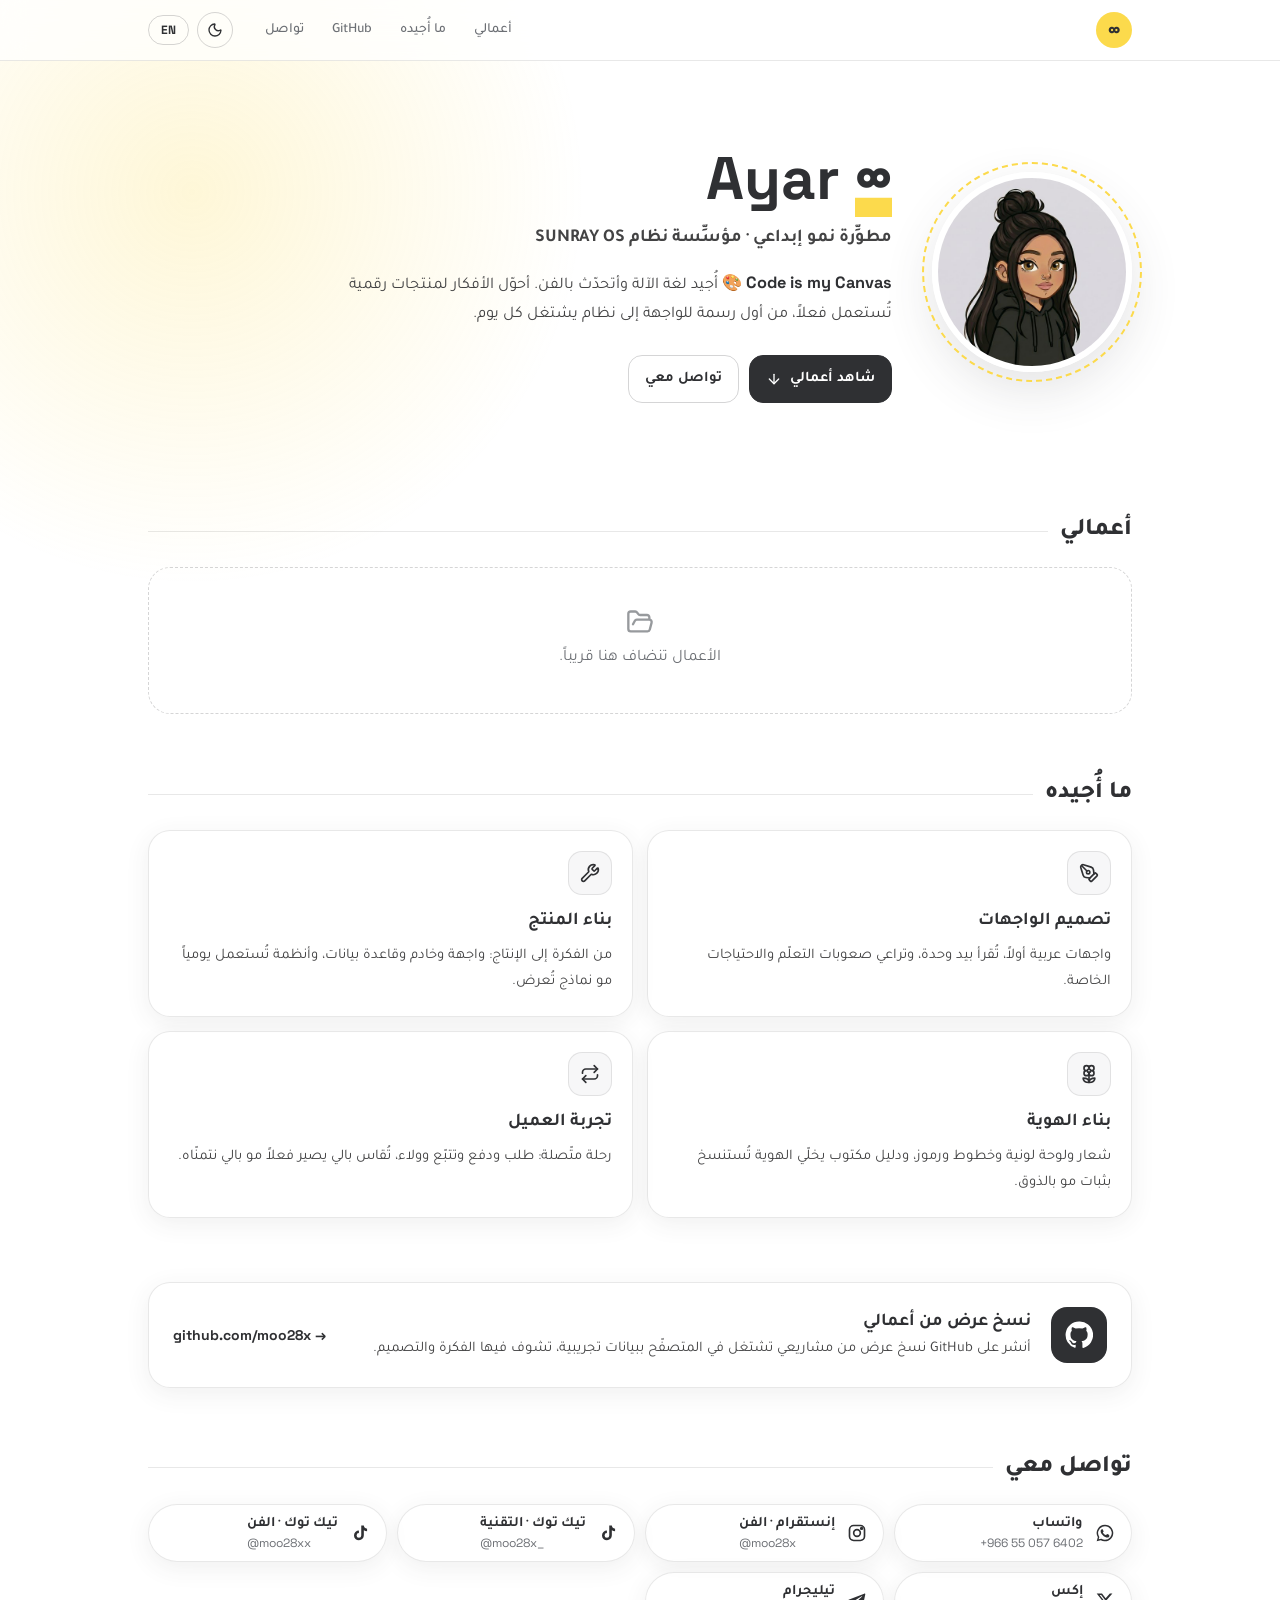
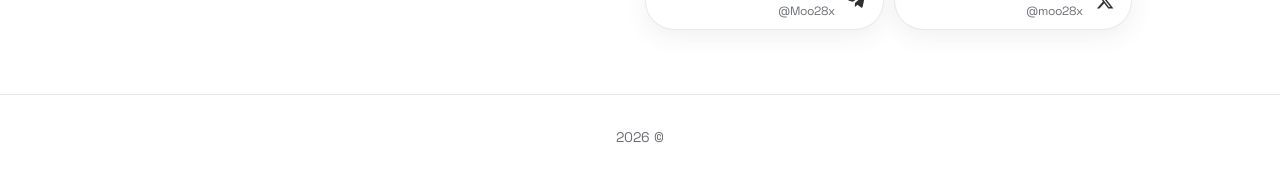
==== index.html @ a892218f "Publish Ayar ∞ site" ====
<!doctype html>
<html lang="ar" dir="rtl">
  <head>
    <meta charset="UTF-8" />
    <meta name="viewport" content="width=device-width, initial-scale=1.0, viewport-fit=cover" />
    <title>Ayar ∞</title>
    <meta name="description" content="Code is my Canvas — أحوّل الأفكار لمنتجات رقمية تُستعمل فعلاً." />
    <meta name="theme-color" content="#ffffff" />
    <meta property="og:type" content="website" />
    <meta property="og:title" content="Ayar ∞" />
    <meta property="og:description" content="Code is my Canvas 🎨" />
    <meta property="og:image" content="/og.jpg" />
    <meta name="twitter:card" content="summary_large_image" />
    <link rel="icon" href="/apple-touch-icon.png" />
    <link rel="apple-touch-icon" href="/apple-touch-icon.png" />
    <link rel="preconnect" href="https://fonts.googleapis.com" />
    <link rel="preconnect" href="https://fonts.gstatic.com" crossorigin />
    <link href="https://fonts.googleapis.com/css2?family=Tajawal:wght@400;500;700;800&family=Space+Grotesk:wght@500;700&display=swap" rel="stylesheet" />
    <!-- الوضع واللغة قبل أول رسم: لا وميض -->
    <script>
      try {
        if (localStorage.getItem('ayar-theme') === 'dark') document.documentElement.classList.add('dark');
        if (localStorage.getItem('ayar-lang') === 'en') { document.documentElement.lang = 'en'; document.documentElement.dir = 'ltr'; }
      } catch (e) {}
    </script>
    <script type="module" crossorigin src="/assets/index-D23gQ1ry.js"></script>
    <link rel="stylesheet" crossorigin href="/assets/index-he_Uf2rZ.css">
  </head>
  <body>
    <div id="root"></div>
  </body>
</html>
---- assets/index-he_Uf2rZ.css ----
/*! tailwindcss v4.3.4 | MIT License | https://tailwindcss.com */
@layer properties{@supports (((-webkit-hyphens:none)) and (not (margin-trim:block))) or ((-moz-orient:inline) and (not (color:rgb(from red r g b)))){*,:before,:after,::backdrop{--tw-border-style:solid;--tw-leading:initial;--tw-font-weight:initial;--tw-shadow:0 0 #0000;--tw-shadow-color:initial;--tw-shadow-alpha:100%;--tw-inset-shadow:0 0 #0000;--tw-inset-shadow-color:initial;--tw-inset-shadow-alpha:100%;--tw-ring-color:initial;--tw-ring-shadow:0 0 #0000;--tw-inset-ring-color:initial;--tw-inset-ring-shadow:0 0 #0000;--tw-ring-inset:initial;--tw-ring-offset-width:0px;--tw-ring-offset-color:#fff;--tw-ring-offset-shadow:0 0 #0000;--tw-backdrop-blur:initial;--tw-backdrop-brightness:initial;--tw-backdrop-contrast:initial;--tw-backdrop-grayscale:initial;--tw-backdrop-hue-rotate:initial;--tw-backdrop-invert:initial;--tw-backdrop-opacity:initial;--tw-backdrop-saturate:initial;--tw-backdrop-sepia:initial;--tw-translate-x:0;--tw-translate-y:0;--tw-translate-z:0}}}@layer theme{:root,:host{--font-sans:-apple-system, BlinkMacSystemFont, "Segoe UI", Roboto, "Helvetica Neue", "Noto Sans", Arial, sans-serif, "Apple Color Emoji", "Segoe UI Emoji", "Segoe UI Symbol", "Noto Color Emoji";--font-mono:ui-monospace, SFMono-Regular, Menlo, Monaco, Consolas, "Liberation Mono", "Courier New", monospace;--spacing:.25rem;--container-xl:36rem;--container-5xl:64rem;--text-xs:.75rem;--text-xs--line-height:calc(1 / .75);--text-sm:.875rem;--text-sm--line-height:calc(1.25 / .875);--text-lg:1.125rem;--text-lg--line-height:calc(1.75 / 1.125);--text-xl:1.25rem;--text-xl--line-height:calc(1.75 / 1.25);--text-2xl:1.5rem;--text-2xl--line-height:calc(2 / 1.5);--text-5xl:3rem;--text-5xl--line-height:1;--text-6xl:3.75rem;--text-6xl--line-height:1;--font-weight-medium:500;--font-weight-bold:700;--font-weight-extrabold:800;--leading-tight:1.25;--leading-snug:1.375;--shadow-lg:0 10px 15px -3px #0000001a, 0 4px 6px -4px #0000001a;--blur-md:12px;--default-transition-duration:.15s;--default-transition-timing-function:cubic-bezier(.4, 0, .2, 1);--default-font-family:var(--font-sans);--default-mono-font-family:var(--font-mono);--font-ar:"Tajawal", system-ui, sans-serif;--font-en:"Space Grotesk", "Tajawal", system-ui, sans-serif;--color-sun:#fcda4c}}@layer base{*,:after,:before,::backdrop{box-sizing:border-box;border:0 solid;margin:0;padding:0}::file-selector-button{box-sizing:border-box;border:0 solid;margin:0;padding:0}html,:host{-webkit-text-size-adjust:100%;tab-size:4;line-height:1.5;font-family:var(--default-font-family,-apple-system, BlinkMacSystemFont, "Segoe UI", Roboto, "Helvetica Neue", "Noto Sans", Arial, sans-serif, "Apple Color Emoji", "Segoe UI Emoji", "Segoe UI Symbol", "Noto Color Emoji");font-feature-settings:var(--default-font-feature-settings,normal);font-variation-settings:var(--default-font-variation-settings,normal);-webkit-tap-highlight-color:transparent}hr{height:0;color:inherit;border-top-width:1px}abbr:where([title]){-webkit-text-decoration:underline dotted;text-decoration:underline dotted}h1,h2,h3,h4,h5,h6{font-size:inherit;font-weight:inherit}a{color:inherit;-webkit-text-decoration:inherit;-webkit-text-decoration:inherit;-webkit-text-decoration:inherit;-webkit-text-decoration:inherit;text-decoration:inherit}b,strong{font-weight:bolder}code,kbd,samp,pre{font-family:var(--default-mono-font-family,ui-monospace, SFMono-Regular, Menlo, Monaco, Consolas, "Liberation Mono", "Courier New", monospace);font-feature-settings:var(--default-mono-font-feature-settings,normal);font-variation-settings:var(--default-mono-font-variation-settings,normal);font-size:1em}small{font-size:80%}sub,sup{vertical-align:baseline;font-size:75%;line-height:0;position:relative}sub{bottom:-.25em}sup{top:-.5em}table{text-indent:0;border-color:inherit;border-collapse:collapse}:-moz-focusring:where(:not(iframe)){outline:auto}progress{vertical-align:baseline}summary{display:list-item}ol,ul,menu{list-style:none}img,svg,video,canvas,audio,iframe,embed,object{vertical-align:middle;display:block}img,video{max-width:100%;height:auto}button,input,select,optgroup,textarea{font:inherit;font-feature-settings:inherit;font-variation-settings:inherit;letter-spacing:inherit;color:inherit;opacity:1;background-color:#0000;border-radius:0}::file-selector-button{font:inherit;font-feature-settings:inherit;font-variation-settings:inherit;letter-spacing:inherit;color:inherit;opacity:1;background-color:#0000;border-radius:0}:where(select:is([multiple],[size])) optgroup{font-weight:bolder}:where(select:is([multiple],[size])) optgroup option{padding-inline-start:20px}::file-selector-button{margin-inline-end:4px}::placeholder{opacity:1}@supports (not ((-webkit-appearance:-apple-pay-button))) or (contain-intrinsic-size:1px){::placeholder{color:currentColor}@supports (color:color-mix(in lab, red, red)){::placeholder{color:color-mix(in oklab, currentcolor 50%, transparent)}}}textarea{resize:vertical}::-webkit-search-decoration{-webkit-appearance:none}::-webkit-date-and-time-value{min-height:1lh;text-align:inherit}::-webkit-datetime-edit{display:inline-flex}::-webkit-datetime-edit-fields-wrapper{padding:0}::-webkit-datetime-edit{padding-block:0}::-webkit-datetime-edit-year-field{padding-block:0}::-webkit-datetime-edit-month-field{padding-block:0}::-webkit-datetime-edit-day-field{padding-block:0}::-webkit-datetime-edit-hour-field{padding-block:0}::-webkit-datetime-edit-minute-field{padding-block:0}::-webkit-datetime-edit-second-field{padding-block:0}::-webkit-datetime-edit-millisecond-field{padding-block:0}::-webkit-datetime-edit-meridiem-field{padding-block:0}::-webkit-calendar-picker-indicator{line-height:1}:-moz-ui-invalid{box-shadow:none}button,input:where([type=button],[type=reset],[type=submit]){appearance:button}::file-selector-button{appearance:button}::-webkit-inner-spin-button{height:auto}::-webkit-outer-spin-button{height:auto}[hidden]:where(:not([hidden=until-found])){display:none!important}}@layer components;@layer utilities{.visible{visibility:visible}.absolute{position:absolute}.relative{position:relative}.sticky{position:sticky}.-inset-2\.5{inset:calc(var(--spacing) * -2.5)}.top-0{top:0}.z-20{z-index:20}.m-0{margin:0}.mx-auto{margin-inline:auto}.ms-auto{margin-inline-start:auto}.mt-1{margin-top:var(--spacing)}.mt-2{margin-top:calc(var(--spacing) * 2)}.mt-4{margin-top:calc(var(--spacing) * 4)}.mt-8{margin-top:calc(var(--spacing) * 8)}.mb-0{margin-bottom:0}.mb-2{margin-bottom:calc(var(--spacing) * 2)}.mb-5{margin-bottom:calc(var(--spacing) * 5)}.mb-6{margin-bottom:calc(var(--spacing) * 6)}.block{display:block}.flex{display:flex}.grid{display:grid}.hidden{display:none}.inline{display:inline}.inline-flex{display:inline-flex}.size-3\.5{width:calc(var(--spacing) * 3.5);height:calc(var(--spacing) * 3.5)}.size-4{width:calc(var(--spacing) * 4);height:calc(var(--spacing) * 4)}.size-5{width:calc(var(--spacing) * 5);height:calc(var(--spacing) * 5)}.size-7{width:calc(var(--spacing) * 7);height:calc(var(--spacing) * 7)}.size-9{width:calc(var(--spacing) * 9);height:calc(var(--spacing) * 9)}.size-11{width:calc(var(--spacing) * 11);height:calc(var(--spacing) * 11)}.size-14{width:calc(var(--spacing) * 14);height:calc(var(--spacing) * 14)}.size-\[200px\]{width:200px;height:200px}.size-full{width:100%;height:100%}.h-15{height:calc(var(--spacing) * 15)}.h-px{height:1px}.max-w-5xl{max-width:var(--container-5xl)}.max-w-xl{max-width:var(--container-xl)}.min-w-60{min-width:calc(var(--spacing) * 60)}.flex-1{flex:1}.scroll-mt-20{scroll-margin-top:calc(var(--spacing) * 20)}.grid-cols-\[repeat\(auto-fill\,minmax\(210px\,1fr\)\)\]{grid-template-columns:repeat(auto-fill,minmax(210px,1fr))}.flex-col{flex-direction:column}.flex-wrap{flex-wrap:wrap}.place-items-center{place-items:center}.items-center{align-items:center}.justify-center{justify-content:center}.gap-1{gap:var(--spacing)}.gap-1\.5{gap:calc(var(--spacing) * 1.5)}.gap-2{gap:calc(var(--spacing) * 2)}.gap-2\.5{gap:calc(var(--spacing) * 2.5)}.gap-3{gap:calc(var(--spacing) * 3)}.gap-3\.5{gap:calc(var(--spacing) * 3.5)}.gap-5{gap:calc(var(--spacing) * 5)}.gap-8{gap:calc(var(--spacing) * 8)}.rounded-\[14px\]{border-radius:14px}.rounded-\[16px\]{border-radius:16px}.rounded-\[22px\]{border-radius:22px}.rounded-full{border-radius:2147483647px}.border{border-style:var(--tw-border-style);border-width:1px}.border-2{border-style:var(--tw-border-style);border-width:2px}.border-\[6px\]{border-style:var(--tw-border-style);border-width:6px}.border-t{border-top-style:var(--tw-border-style);border-top-width:1px}.border-b{border-bottom-style:var(--tw-border-style);border-bottom-width:1px}.border-dashed{--tw-border-style:dashed;border-style:dashed}.border-\[var\(--bg\)\]{border-color:var(--bg)}.border-\[var\(--color-sun\)\]{border-color:var(--color-sun)}.border-\[var\(--ink-2\)\]{border-color:var(--ink-2)}.border-\[var\(--line\)\]{border-color:var(--line)}.border-\[var\(--line-2\)\]{border-color:var(--line-2)}.bg-\[var\(--bg-2\)\]{background-color:var(--bg-2)}.bg-\[var\(--color-sun\)\]{background-color:var(--color-sun)}.bg-\[var\(--ink-2\)\]{background-color:var(--ink-2)}.bg-\[var\(--line\)\]{background-color:var(--line)}.object-cover{object-fit:cover}.p-5{padding:calc(var(--spacing) * 5)}.p-6{padding:calc(var(--spacing) * 6)}.px-2\.5{padding-inline:calc(var(--spacing) * 2.5)}.px-3{padding-inline:calc(var(--spacing) * 3)}.px-4{padding-inline:calc(var(--spacing) * 4)}.px-5{padding-inline:calc(var(--spacing) * 5)}.py-1\.5{padding-block:calc(var(--spacing) * 1.5)}.py-2\.5{padding-block:calc(var(--spacing) * 2.5)}.py-8{padding-block:calc(var(--spacing) * 8)}.py-10{padding-block:calc(var(--spacing) * 10)}.py-14{padding-block:calc(var(--spacing) * 14)}.text-center{text-align:center}.font-en{font-family:var(--font-en)}.text-2xl{font-size:var(--text-2xl);line-height:var(--tw-leading,var(--text-2xl--line-height))}.text-5xl{font-size:var(--text-5xl);line-height:var(--tw-leading,var(--text-5xl--line-height))}.text-lg{font-size:var(--text-lg);line-height:var(--tw-leading,var(--text-lg--line-height))}.text-sm{font-size:var(--text-sm);line-height:var(--tw-leading,var(--text-sm--line-height))}.text-xl{font-size:var(--text-xl);line-height:var(--tw-leading,var(--text-xl--line-height))}.text-xs{font-size:var(--text-xs);line-height:var(--tw-leading,var(--text-xs--line-height))}.text-\[\.9rem\]{font-size:.9rem}.text-\[\.92rem\]{font-size:.92rem}.text-\[1\.02rem\]{font-size:1.02rem}.leading-snug{--tw-leading:var(--leading-snug);line-height:var(--leading-snug)}.leading-tight{--tw-leading:var(--leading-tight);line-height:var(--leading-tight)}.font-bold{--tw-font-weight:var(--font-weight-bold);font-weight:var(--font-weight-bold)}.font-extrabold{--tw-font-weight:var(--font-weight-extrabold);font-weight:var(--font-weight-extrabold)}.font-medium{--tw-font-weight:var(--font-weight-medium);font-weight:var(--font-weight-medium)}.text-\[\#2f3033\]{color:#2f3033}.text-\[var\(--bg\)\]{color:var(--bg)}.text-\[var\(--ink\)\]{color:var(--ink)}.text-\[var\(--ink-2\)\]{color:var(--ink-2)}.text-\[var\(--mute\)\]{color:var(--mute)}.opacity-70{opacity:.7}.shadow-\[var\(--shadow-lg\)\]{--tw-shadow:var(--shadow-lg);box-shadow:var(--tw-inset-shadow), var(--tw-inset-ring-shadow), var(--tw-ring-offset-shadow), var(--tw-ring-shadow), var(--tw-shadow)}.ring-sun{--tw-ring-color:var(--color-sun)}.backdrop-blur-md{--tw-backdrop-blur:blur(var(--blur-md));-webkit-backdrop-filter:var(--tw-backdrop-blur, ) var(--tw-backdrop-brightness, ) var(--tw-backdrop-contrast, ) var(--tw-backdrop-grayscale, ) var(--tw-backdrop-hue-rotate, ) var(--tw-backdrop-invert, ) var(--tw-backdrop-opacity, ) var(--tw-backdrop-saturate, ) var(--tw-backdrop-sepia, );backdrop-filter:var(--tw-backdrop-blur, ) var(--tw-backdrop-brightness, ) var(--tw-backdrop-contrast, ) var(--tw-backdrop-grayscale, ) var(--tw-backdrop-hue-rotate, ) var(--tw-backdrop-invert, ) var(--tw-backdrop-opacity, ) var(--tw-backdrop-saturate, ) var(--tw-backdrop-sepia, )}.transition{transition-property:color,background-color,border-color,outline-color,text-decoration-color,fill,stroke,--tw-gradient-from,--tw-gradient-via,--tw-gradient-to,opacity,box-shadow,transform,translate,scale,rotate,filter,-webkit-backdrop-filter,backdrop-filter,display,content-visibility,overlay,pointer-events;transition-timing-function:var(--tw-ease,var(--default-transition-timing-function));transition-duration:var(--tw-duration,var(--default-transition-duration))}@media (hover:hover){.hover\:-translate-y-0\.5:hover{--tw-translate-y:calc(var(--spacing) * -.5);translate:var(--tw-translate-x) var(--tw-translate-y)}.hover\:bg-\[var\(--bg-2\)\]:hover{background-color:var(--bg-2)}.hover\:text-\[var\(--ink-2\)\]:hover{color:var(--ink-2)}.hover\:underline:hover{text-decoration-line:underline}.hover\:shadow-\[var\(--shadow\)\]:hover{--tw-shadow:var(--shadow);box-shadow:var(--tw-inset-shadow), var(--tw-inset-ring-shadow), var(--tw-ring-offset-shadow), var(--tw-ring-shadow), var(--tw-shadow)}}@media (width>=40rem){.sm\:ms-2{margin-inline-start:calc(var(--spacing) * 2)}.sm\:flex{display:flex}.sm\:grid-cols-2{grid-template-columns:repeat(2,minmax(0,1fr))}}@media (width>=48rem){.md\:mx-0{margin-inline:0}.md\:grid-cols-\[auto_1fr\]{grid-template-columns:auto 1fr}.md\:justify-start{justify-content:flex-start}.md\:gap-10{gap:calc(var(--spacing) * 10)}.md\:py-20{padding-block:calc(var(--spacing) * 20)}.md\:text-start{text-align:start}.md\:text-6xl{font-size:var(--text-6xl);line-height:var(--tw-leading,var(--text-6xl--line-height))}}@media (width>=64rem){.lg\:grid-cols-3{grid-template-columns:repeat(3,minmax(0,1fr))}}}:root{--bg:#fff;--bg-2:#f7f7f8;--ink:#434344;--ink-2:#2f3033;--mute:#6c6f74;--line:#4343441f;--line-2:#43434438;--glass:#ffffffb8;--shadow:0 6px 24px #43434414;--shadow-lg:0 18px 50px #43434424;--halo:#fcda4c38}.dark{--bg:#17181b;--bg-2:#1d1f23;--ink:#eceef1;--ink-2:#fff;--mute:#b3b7bd;--line:#ffffff17;--line-2:#ffffff2e;--glass:#ffffff09;--shadow:none;--shadow-lg:0 18px 50px #00000073;--halo:#fcda4c1a}html{scroll-behavior:smooth}body{background:var(--bg);color:var(--ink);font-family:var(--font-ar);-webkit-font-smoothing:antialiased;margin:0;line-height:1.8;transition:background .3s,color .3s}html[lang=en] body{font-family:var(--font-en)}body:before{content:"";background:radial-gradient(circle, var(--halo), transparent 62%);pointer-events:none;z-index:-1;border-radius:50%;width:70vmax;height:70vmax;position:fixed;inset:-20vmax auto auto -20vmax}.topbar{background:var(--bg)}@supports (color:color-mix(in lab, red, red)){.topbar{background:color-mix(in srgb, var(--bg) 72%, transparent)}}.glass{background:var(--glass);border:1px solid var(--line);box-shadow:var(--shadow);-webkit-backdrop-filter:blur(10px)}.lift{transition:transform .25s cubic-bezier(.2,.8,.2,1),box-shadow .25s,border-color .25s}.lift:hover{box-shadow:var(--shadow-lg);border-color:var(--line-2);transform:translateY(-4px)}.ring-sun:focus-visible{outline:3px solid var(--color-sun);outline-offset:2px}.mark{box-shadow:inset 0 -.32em 0 var(--color-sun)}.spin-slow{animation:40s linear infinite spin}@keyframes spin{to{transform:rotate(360deg)}}.rv{opacity:0;transition:opacity .6s cubic-bezier(.2,.8,.2,1),transform .6s cubic-bezier(.2,.8,.2,1);transform:translateY(14px)}.rv.in{opacity:1;transform:none}@media (prefers-reduced-motion:reduce){html{scroll-behavior:auto}.spin-slow{animation:none}.rv{opacity:1;transition:none;transform:none}}@property --tw-border-style{syntax:"*";inherits:false;initial-value:solid}@property --tw-leading{syntax:"*";inherits:false}@property --tw-font-weight{syntax:"*";inherits:false}@property --tw-shadow{syntax:"*";inherits:false;initial-value:0 0 #0000}@property --tw-shadow-color{syntax:"*";inherits:false}@property --tw-shadow-alpha{syntax:"<percentage>";inherits:false;initial-value:100%}@property --tw-inset-shadow{syntax:"*";inherits:false;initial-value:0 0 #0000}@property --tw-inset-shadow-color{syntax:"*";inherits:false}@property --tw-inset-shadow-alpha{syntax:"<percentage>";inherits:false;initial-value:100%}@property --tw-ring-color{syntax:"*";inherits:false}@property --tw-ring-shadow{syntax:"*";inherits:false;initial-value:0 0 #0000}@property --tw-inset-ring-color{syntax:"*";inherits:false}@property --tw-inset-ring-shadow{syntax:"*";inherits:false;initial-value:0 0 #0000}@property --tw-ring-inset{syntax:"*";inherits:false}@property --tw-ring-offset-width{syntax:"<length>";inherits:false;initial-value:0}@property --tw-ring-offset-color{syntax:"*";inherits:false;initial-value:#fff}@property --tw-ring-offset-shadow{syntax:"*";inherits:false;initial-value:0 0 #0000}@property --tw-backdrop-blur{syntax:"*";inherits:false}@property --tw-backdrop-brightness{syntax:"*";inherits:false}@property --tw-backdrop-contrast{syntax:"*";inherits:false}@property --tw-backdrop-grayscale{syntax:"*";inherits:false}@property --tw-backdrop-hue-rotate{syntax:"*";inherits:false}@property --tw-backdrop-invert{syntax:"*";inherits:false}@property --tw-backdrop-opacity{syntax:"*";inherits:false}@property --tw-backdrop-saturate{syntax:"*";inherits:false}@property --tw-backdrop-sepia{syntax:"*";inherits:false}@property --tw-translate-x{syntax:"*";inherits:false;initial-value:0}@property --tw-translate-y{syntax:"*";inherits:false;initial-value:0}@property --tw-translate-z{syntax:"*";inherits:false;initial-value:0}
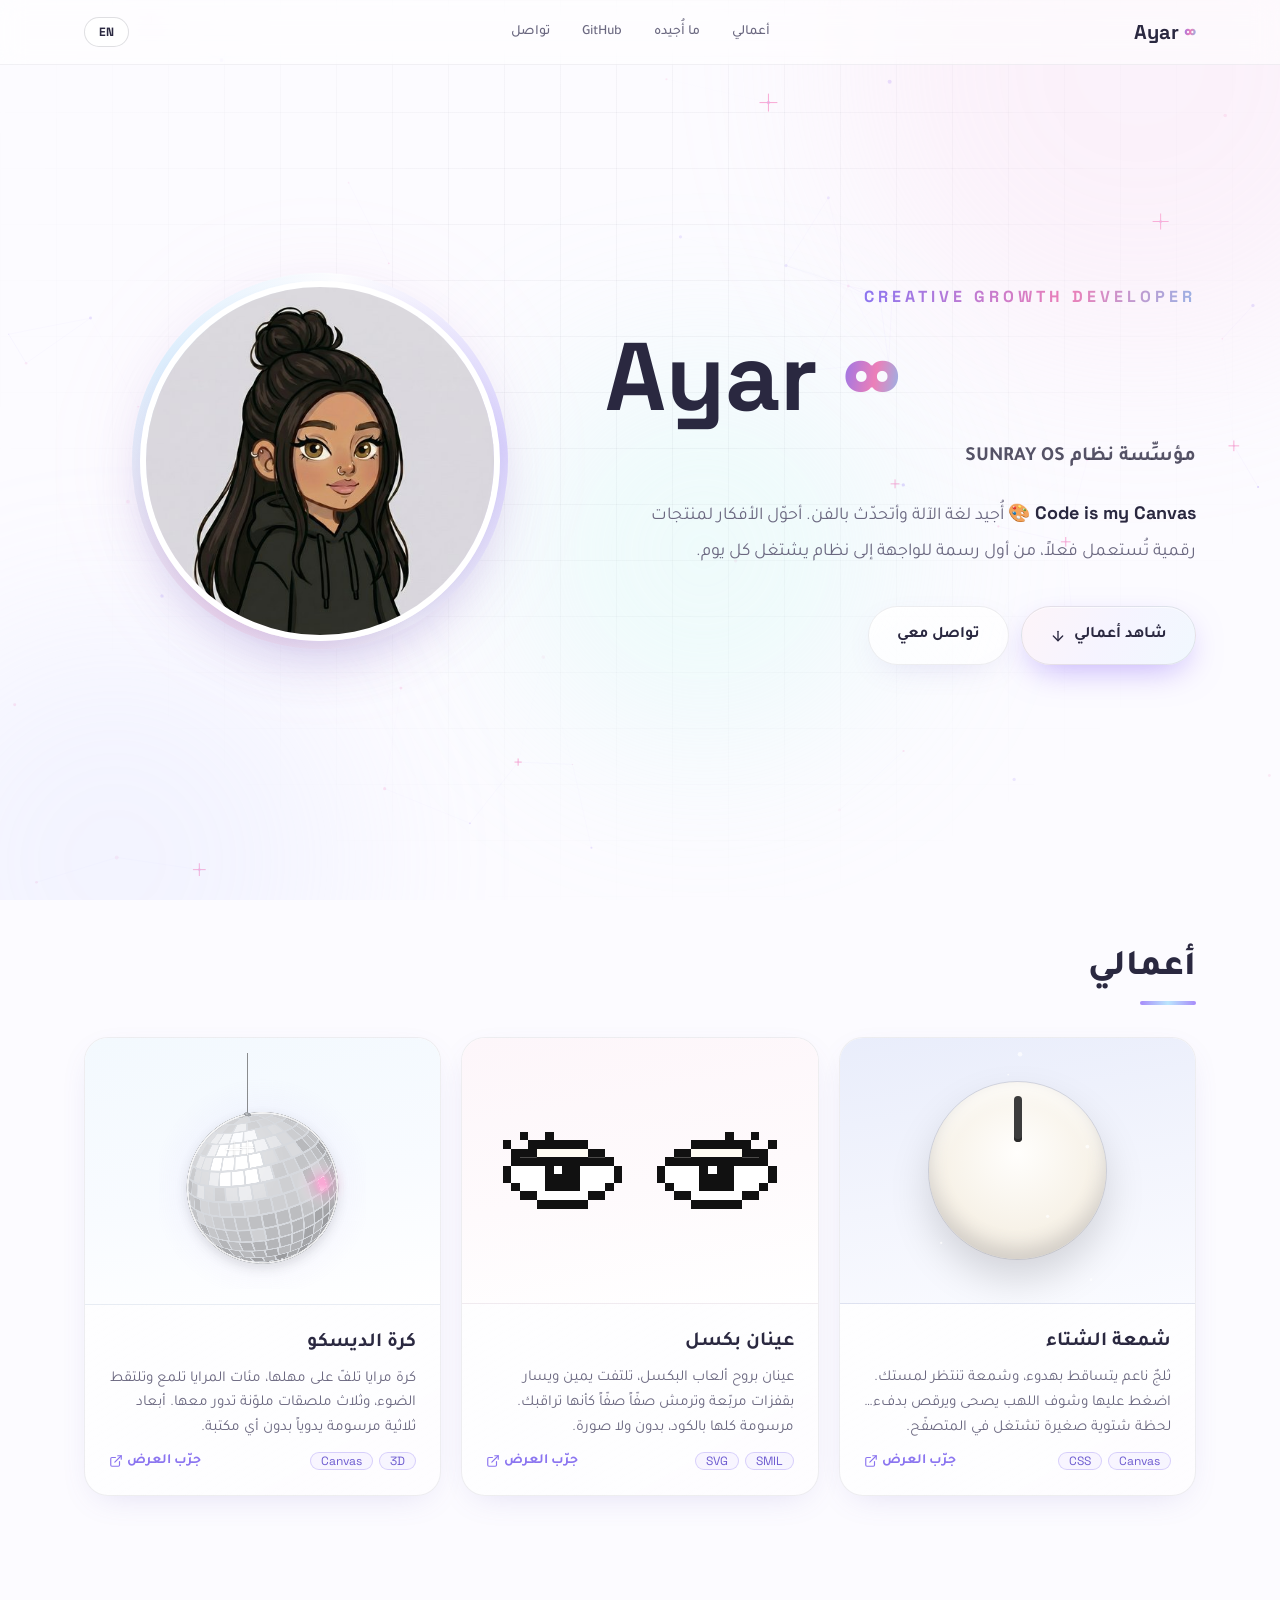
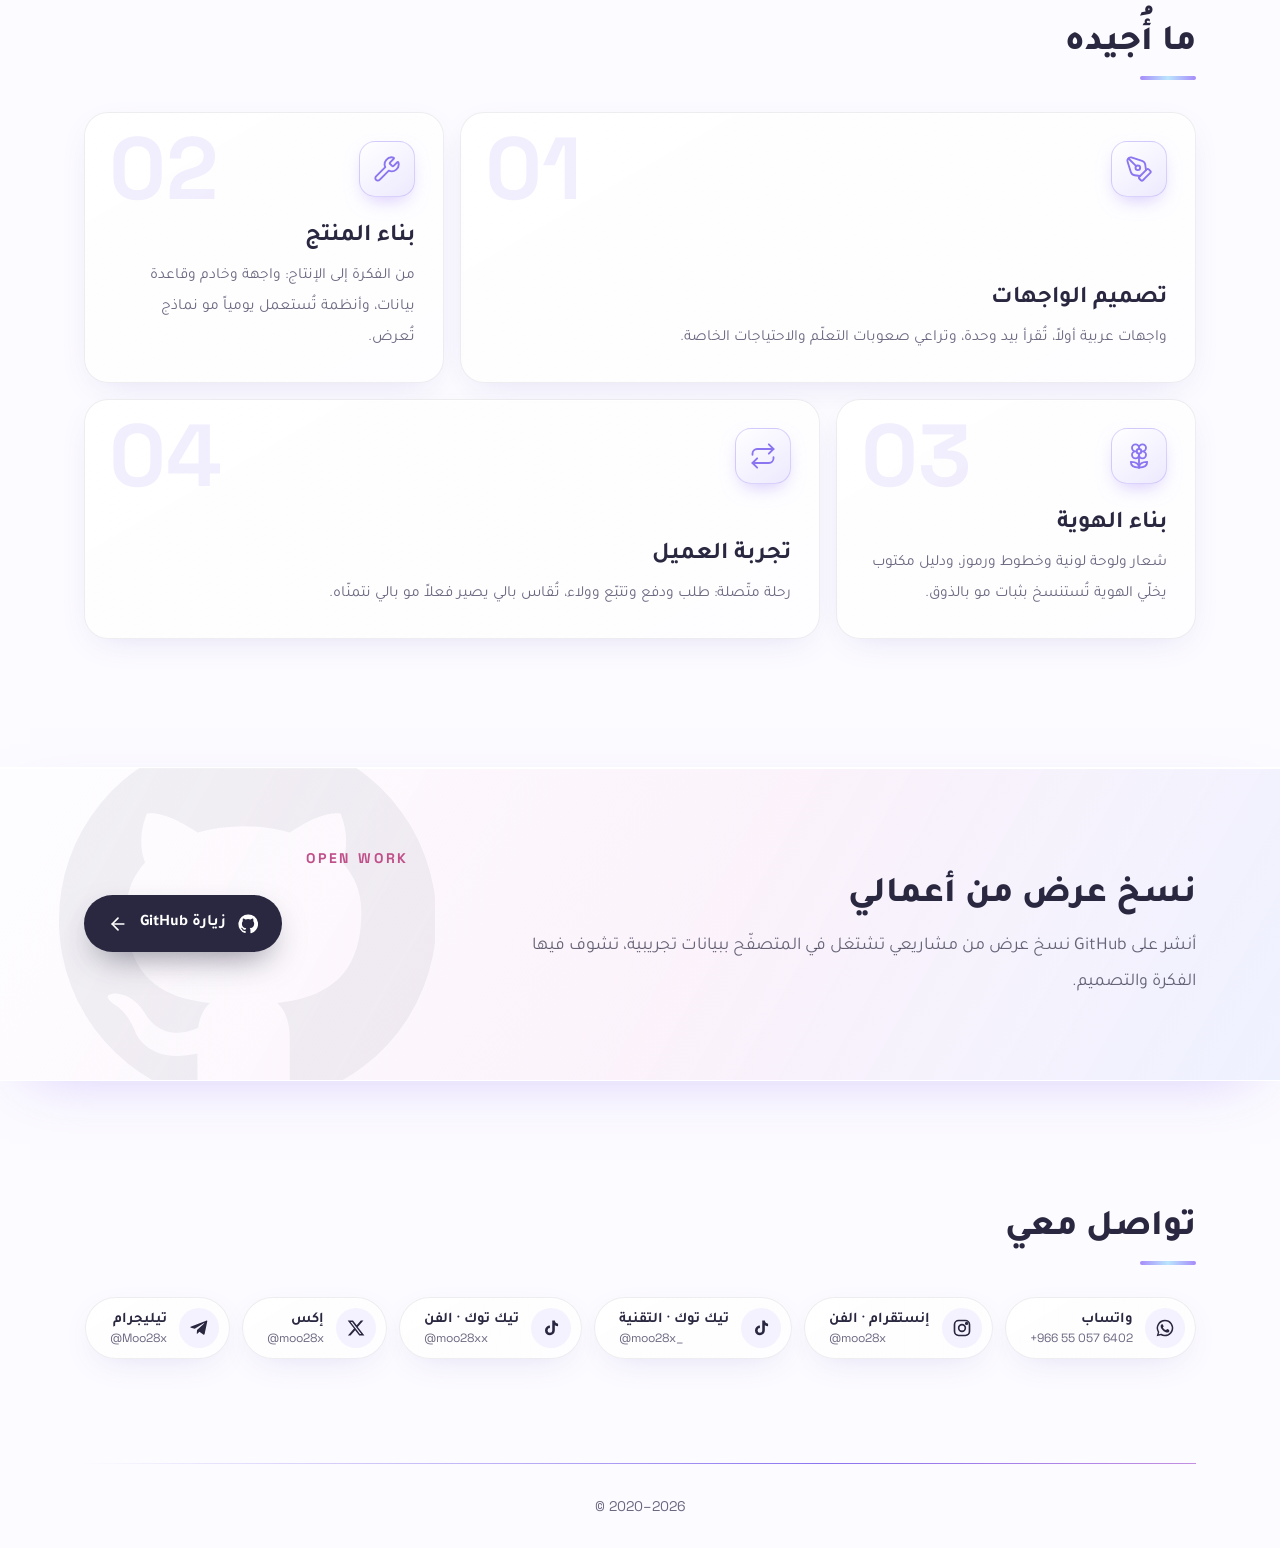
==== commit 4399221a: "Pastel redesign + live works" ====
--- a/index.html
+++ b/index.html
@@ -1,11 +1,11 @@
 <!doctype html>
-<html lang="ar" dir="rtl">
+<html lang="ar" dir="rtl" style="background:#fcfbff">
   <head>
     <meta charset="UTF-8" />
     <meta name="viewport" content="width=device-width, initial-scale=1.0, viewport-fit=cover" />
     <title>Ayar ∞</title>
     <meta name="description" content="Code is my Canvas — أحوّل الأفكار لمنتجات رقمية تُستعمل فعلاً." />
-    <meta name="theme-color" content="#ffffff" />
+    <meta name="theme-color" content="#fcfbff" />
     <meta property="og:type" content="website" />
     <meta property="og:title" content="Ayar ∞" />
     <meta property="og:description" content="Code is my Canvas 🎨" />
@@ -16,15 +16,12 @@
     <link rel="preconnect" href="https://fonts.googleapis.com" />
     <link rel="preconnect" href="https://fonts.gstatic.com" crossorigin />
     <link href="https://fonts.googleapis.com/css2?family=Tajawal:wght@400;500;700;800&family=Space+Grotesk:wght@500;700&display=swap" rel="stylesheet" />
-    <!-- الوضع واللغة قبل أول رسم: لا وميض -->
+    <!-- اللغة قبل أول رسم: لا وميض -->
     <script>
-      try {
-        if (localStorage.getItem('ayar-theme') === 'dark') document.documentElement.classList.add('dark');
-        if (localStorage.getItem('ayar-lang') === 'en') { document.documentElement.lang = 'en'; document.documentElement.dir = 'ltr'; }
-      } catch (e) {}
+      try { if (localStorage.getItem('ayar-lang') === 'en') { document.documentElement.lang = 'en'; document.documentElement.dir = 'ltr'; } } catch (e) {}
     </script>
-    <script type="module" crossorigin src="/assets/index-D23gQ1ry.js"></script>
-    <link rel="stylesheet" crossorigin href="/assets/index-he_Uf2rZ.css">
+    <script type="module" crossorigin src="/assets/index-CkDavz5M.js"></script>
+    <link rel="stylesheet" crossorigin href="/assets/index-BRfjnKB8.css">
   </head>
   <body>
     <div id="root"></div>
--- a/assets/index-BRfjnKB8.css
+++ b/assets/index-BRfjnKB8.css
@@ -0,0 +1,2 @@
+/*! tailwindcss v4.3.4 | MIT License | https://tailwindcss.com */
+@layer properties{@supports (((-webkit-hyphens:none)) and (not (margin-trim:block))) or ((-moz-orient:inline) and (not (color:rgb(from red r g b)))){*,:before,:after,::backdrop{--tw-border-style:solid;--tw-leading:initial;--tw-font-weight:initial;--tw-tracking:initial;--tw-shadow:0 0 #0000;--tw-shadow-color:initial;--tw-shadow-alpha:100%;--tw-inset-shadow:0 0 #0000;--tw-inset-shadow-color:initial;--tw-inset-shadow-alpha:100%;--tw-ring-color:initial;--tw-ring-shadow:0 0 #0000;--tw-inset-ring-color:initial;--tw-inset-ring-shadow:0 0 #0000;--tw-ring-inset:initial;--tw-ring-offset-width:0px;--tw-ring-offset-color:#fff;--tw-ring-offset-shadow:0 0 #0000;--tw-blur:initial;--tw-brightness:initial;--tw-contrast:initial;--tw-grayscale:initial;--tw-hue-rotate:initial;--tw-invert:initial;--tw-opacity:initial;--tw-saturate:initial;--tw-sepia:initial;--tw-drop-shadow:initial;--tw-drop-shadow-color:initial;--tw-drop-shadow-alpha:100%;--tw-drop-shadow-size:initial;--tw-backdrop-blur:initial;--tw-backdrop-brightness:initial;--tw-backdrop-contrast:initial;--tw-backdrop-grayscale:initial;--tw-backdrop-hue-rotate:initial;--tw-backdrop-invert:initial;--tw-backdrop-opacity:initial;--tw-backdrop-saturate:initial;--tw-backdrop-sepia:initial;--tw-duration:initial;--tw-scale-x:1;--tw-scale-y:1;--tw-scale-z:1}}}@layer theme{:root,:host{--font-sans:-apple-system, BlinkMacSystemFont, "Segoe UI", Roboto, "Helvetica Neue", "Noto Sans", Arial, sans-serif, "Apple Color Emoji", "Segoe UI Emoji", "Segoe UI Symbol", "Noto Color Emoji";--font-mono:ui-monospace, SFMono-Regular, Menlo, Monaco, Consolas, "Liberation Mono", "Courier New", monospace;--color-white:#fff;--spacing:.25rem;--container-lg:32rem;--container-xl:36rem;--container-2xl:42rem;--container-6xl:72rem;--text-xs:.75rem;--text-xs--line-height:calc(1 / .75);--text-sm:.875rem;--text-sm--line-height:calc(1.25 / .875);--text-base:1rem;--text-base--line-height:calc(1.5 / 1);--text-lg:1.125rem;--text-lg--line-height:calc(1.75 / 1.125);--text-xl:1.25rem;--text-xl--line-height:calc(1.75 / 1.25);--text-2xl:1.5rem;--text-2xl--line-height:calc(2 / 1.5);--text-3xl:1.875rem;--text-3xl--line-height:calc(2.25 / 1.875);--text-4xl:2.25rem;--text-4xl--line-height:calc(2.5 / 2.25);--text-6xl:3.75rem;--text-6xl--line-height:1;--text-8xl:6rem;--text-8xl--line-height:1;--font-weight-medium:500;--font-weight-bold:700;--font-weight-extrabold:800;--leading-snug:1.375;--leading-relaxed:1.625;--leading-loose:2;--radius-2xl:1rem;--radius-3xl:1.5rem;--blur-md:12px;--blur-2xl:40px;--default-transition-duration:.15s;--default-transition-timing-function:cubic-bezier(.4, 0, .2, 1);--default-font-family:var(--font-sans);--default-mono-font-family:var(--font-mono);--font-ar:"Tajawal", system-ui, sans-serif;--font-en:"Space Grotesk", "Tajawal", system-ui, sans-serif;--color-paper:#fcfbff;--color-ink:#2a2840;--color-mute:#6b6880;--color-honey:#8b75f0;--color-honey-2:#f9a8d4;--color-honey-3:#ede9fe;--color-rose:#f9a8d4}}@layer base{*,:after,:before,::backdrop{box-sizing:border-box;border:0 solid;margin:0;padding:0}::file-selector-button{box-sizing:border-box;border:0 solid;margin:0;padding:0}html,:host{-webkit-text-size-adjust:100%;tab-size:4;line-height:1.5;font-family:var(--default-font-family,-apple-system, BlinkMacSystemFont, "Segoe UI", Roboto, "Helvetica Neue", "Noto Sans", Arial, sans-serif, "Apple Color Emoji", "Segoe UI Emoji", "Segoe UI Symbol", "Noto Color Emoji");font-feature-settings:var(--default-font-feature-settings,normal);font-variation-settings:var(--default-font-variation-settings,normal);-webkit-tap-highlight-color:transparent}hr{height:0;color:inherit;border-top-width:1px}abbr:where([title]){-webkit-text-decoration:underline dotted;text-decoration:underline dotted}h1,h2,h3,h4,h5,h6{font-size:inherit;font-weight:inherit}a{color:inherit;-webkit-text-decoration:inherit;-webkit-text-decoration:inherit;-webkit-text-decoration:inherit;-webkit-text-decoration:inherit;text-decoration:inherit}b,strong{font-weight:bolder}code,kbd,samp,pre{font-family:var(--default-mono-font-family,ui-monospace, SFMono-Regular, Menlo, Monaco, Consolas, "Liberation Mono", "Courier New", monospace);font-feature-settings:var(--default-mono-font-feature-settings,normal);font-variation-settings:var(--default-mono-font-variation-settings,normal);font-size:1em}small{font-size:80%}sub,sup{vertical-align:baseline;font-size:75%;line-height:0;position:relative}sub{bottom:-.25em}sup{top:-.5em}table{text-indent:0;border-color:inherit;border-collapse:collapse}:-moz-focusring:where(:not(iframe)){outline:auto}progress{vertical-align:baseline}summary{display:list-item}ol,ul,menu{list-style:none}img,svg,video,canvas,audio,iframe,embed,object{vertical-align:middle;display:block}img,video{max-width:100%;height:auto}button,input,select,optgroup,textarea{font:inherit;font-feature-settings:inherit;font-variation-settings:inherit;letter-spacing:inherit;color:inherit;opacity:1;background-color:#0000;border-radius:0}::file-selector-button{font:inherit;font-feature-settings:inherit;font-variation-settings:inherit;letter-spacing:inherit;color:inherit;opacity:1;background-color:#0000;border-radius:0}:where(select:is([multiple],[size])) optgroup{font-weight:bolder}:where(select:is([multiple],[size])) optgroup option{padding-inline-start:20px}::file-selector-button{margin-inline-end:4px}::placeholder{opacity:1}@supports (not ((-webkit-appearance:-apple-pay-button))) or (contain-intrinsic-size:1px){::placeholder{color:currentColor}@supports (color:color-mix(in lab, red, red)){::placeholder{color:color-mix(in oklab, currentcolor 50%, transparent)}}}textarea{resize:vertical}::-webkit-search-decoration{-webkit-appearance:none}::-webkit-date-and-time-value{min-height:1lh;text-align:inherit}::-webkit-datetime-edit{display:inline-flex}::-webkit-datetime-edit-fields-wrapper{padding:0}::-webkit-datetime-edit{padding-block:0}::-webkit-datetime-edit-year-field{padding-block:0}::-webkit-datetime-edit-month-field{padding-block:0}::-webkit-datetime-edit-day-field{padding-block:0}::-webkit-datetime-edit-hour-field{padding-block:0}::-webkit-datetime-edit-minute-field{padding-block:0}::-webkit-datetime-edit-second-field{padding-block:0}::-webkit-datetime-edit-millisecond-field{padding-block:0}::-webkit-datetime-edit-meridiem-field{padding-block:0}::-webkit-calendar-picker-indicator{line-height:1}:-moz-ui-invalid{box-shadow:none}button,input:where([type=button],[type=reset],[type=submit]){appearance:button}::file-selector-button{appearance:button}::-webkit-inner-spin-button{height:auto}::-webkit-outer-spin-button{height:auto}[hidden]:where(:not([hidden=until-found])){display:none!important}}@layer components;@layer utilities{.pointer-events-none{pointer-events:none}.visible{visibility:visible}.absolute{position:absolute}.fixed{position:fixed}.relative{position:relative}.sticky{position:sticky}.-inset-2{inset:calc(var(--spacing) * -2)}.-inset-8{inset:calc(var(--spacing) * -8)}.inset-0{inset:0}.inset-x-3{inset-inline:calc(var(--spacing) * 3)}.end-6{inset-inline-end:calc(var(--spacing) * 6)}.end-\[4\%\]{inset-inline-end:4%}.-top-10{top:calc(var(--spacing) * -10)}.top-0{top:0}.top-3{top:calc(var(--spacing) * 3)}.-bottom-0\.5{bottom:calc(var(--spacing) * -.5)}.-z-10{z-index:calc(10 * -1)}.z-30{z-index:30}.order-first{order:-9999}.m-0{margin:0}.m-6{margin:calc(var(--spacing) * 6)}.mx-auto{margin-inline:auto}.mt-2{margin-top:calc(var(--spacing) * 2)}.mt-3{margin-top:calc(var(--spacing) * 3)}.mt-4{margin-top:calc(var(--spacing) * 4)}.mt-6{margin-top:calc(var(--spacing) * 6)}.mt-10{margin-top:calc(var(--spacing) * 10)}.mb-0{margin-bottom:0}.mb-2{margin-bottom:calc(var(--spacing) * 2)}.mb-3{margin-bottom:calc(var(--spacing) * 3)}.mb-8{margin-bottom:calc(var(--spacing) * 8)}.mb-9{margin-bottom:calc(var(--spacing) * 9)}.block{display:block}.flex{display:flex}.grid{display:grid}.hidden{display:none}.inline{display:inline}.inline-block{display:inline-block}.inline-flex{display:inline-flex}.aspect-\[4\/3\]{aspect-ratio:4/3}.size-3\.5{width:calc(var(--spacing) * 3.5);height:calc(var(--spacing) * 3.5)}.size-4{width:calc(var(--spacing) * 4);height:calc(var(--spacing) * 4)}.size-5{width:calc(var(--spacing) * 5);height:calc(var(--spacing) * 5)}.size-6{width:calc(var(--spacing) * 6);height:calc(var(--spacing) * 6)}.size-7{width:calc(var(--spacing) * 7);height:calc(var(--spacing) * 7)}.size-8{width:calc(var(--spacing) * 8);height:calc(var(--spacing) * 8)}.size-10{width:calc(var(--spacing) * 10);height:calc(var(--spacing) * 10)}.size-12{width:calc(var(--spacing) * 12);height:calc(var(--spacing) * 12)}.size-14{width:calc(var(--spacing) * 14);height:calc(var(--spacing) * 14)}.size-72{width:calc(var(--spacing) * 72);height:calc(var(--spacing) * 72)}.size-\[240px\]{width:240px;height:240px}.size-full{width:100%;height:100%}.h-0\.5{height:calc(var(--spacing) * .5)}.h-1{height:var(--spacing)}.h-16{height:calc(var(--spacing) * 16)}.min-h-\[220px\]{min-height:220px}.w-14{width:calc(var(--spacing) * 14)}.max-w-2xl{max-width:var(--container-2xl)}.max-w-6xl{max-width:var(--container-6xl)}.max-w-lg{max-width:var(--container-lg)}.max-w-xl{max-width:var(--container-xl)}.flex-1{flex:1}.shrink-0{flex-shrink:0}.resize{resize:both}.scroll-mt-24{scroll-margin-top:calc(var(--spacing) * 24)}.grid-cols-\[1fr_auto_1fr\]{grid-template-columns:1fr auto 1fr}.flex-col{flex-direction:column}.flex-wrap{flex-wrap:wrap}.place-items-center{place-items:center}.items-center{align-items:center}.items-start{align-items:flex-start}.justify-between{justify-content:space-between}.justify-center{justify-content:center}.gap-1{gap:var(--spacing)}.gap-1\.5{gap:calc(var(--spacing) * 1.5)}.gap-2{gap:calc(var(--spacing) * 2)}.gap-2\.5{gap:calc(var(--spacing) * 2.5)}.gap-3{gap:calc(var(--spacing) * 3)}.gap-4{gap:calc(var(--spacing) * 4)}.gap-5{gap:calc(var(--spacing) * 5)}.gap-6{gap:calc(var(--spacing) * 6)}.gap-12{gap:calc(var(--spacing) * 12)}.justify-self-end{justify-self:flex-end}.justify-self-start{justify-self:flex-start}.overflow-hidden{overflow:hidden}.rounded-2xl{border-radius:var(--radius-2xl)}.rounded-3xl{border-radius:var(--radius-3xl)}.rounded-full{border-radius:2147483647px}.border{border-style:var(--tw-border-style);border-width:1px}.border-0{border-style:var(--tw-border-style);border-width:0}.border-\[6px\]{border-style:var(--tw-border-style);border-width:6px}.border-y{border-block-style:var(--tw-border-style);border-block-width:1px}.border-b{border-bottom-style:var(--tw-border-style);border-bottom-width:1px}.border-dashed{--tw-border-style:dashed;border-style:dashed}.border-honey\/30{border-color:#8b75f04d}@supports (color:color-mix(in lab, red, red)){.border-honey\/30{border-color:color-mix(in oklab, var(--color-honey) 30%, transparent)}}.border-ink\/15{border-color:#2a284026}@supports (color:color-mix(in lab, red, red)){.border-ink\/15{border-color:color-mix(in oklab, var(--color-ink) 15%, transparent)}}.border-ink\/\[\.06\]{border-color:#2a28400f}@supports (color:color-mix(in lab, red, red)){.border-ink\/\[\.06\]{border-color:color-mix(in oklab, var(--color-ink) 6%, transparent)}}.border-white{border-color:var(--color-white)}.bg-honey-3\/40{background-color:#ede9fe66}@supports (color:color-mix(in lab, red, red)){.bg-honey-3\/40{background-color:color-mix(in oklab, var(--color-honey-3) 40%, transparent)}}.bg-honey-3\/50{background-color:#ede9fe80}@supports (color:color-mix(in lab, red, red)){.bg-honey-3\/50{background-color:color-mix(in oklab, var(--color-honey-3) 50%, transparent)}}.bg-honey-3\/60{background-color:#ede9fe99}@supports (color:color-mix(in lab, red, red)){.bg-honey-3\/60{background-color:color-mix(in oklab, var(--color-honey-3) 60%, transparent)}}.bg-ink{background-color:var(--color-ink)}.bg-white\/55{background-color:#ffffff8c}@supports (color:color-mix(in lab, red, red)){.bg-white\/55{background-color:color-mix(in oklab, var(--color-white) 55%, transparent)}}.bg-white\/70{background-color:#ffffffb3}@supports (color:color-mix(in lab, red, red)){.bg-white\/70{background-color:color-mix(in oklab, var(--color-white) 70%, transparent)}}.bg-\[conic-gradient\(from_0deg\,\#ddd6fe\,\#ffffff_18\%\,\#fbe4f0_35\%\,\#e0f2fe_60\%\,\#ffffff_78\%\,\#ddd6fe\)\]{background-image:conic-gradient(#ddd6fe,#fff 18%,#fbe4f0 35%,#e0f2fe 60%,#fff 78%,#ddd6fe)}.bg-\[linear-gradient\(90deg\,\#a78bfa\,\#bae6fd\,\#a78bfa\)\]{background-image:linear-gradient(90deg,#a78bfa,#bae6fd,#a78bfa)}.bg-\[linear-gradient\(120deg\,\#fdfcff_5\%\,rgba\(251\,207\,232\,\.18\)_55\%\,rgba\(199\,210\,254\,\.24\)\)\]{background-image:linear-gradient(120deg,#fdfcff 5%,#fbcfe82e 55%,#c7d2fe3d)}.bg-\[linear-gradient\(145deg\,\#fff\,\#ede9fe\)\]{background-image:linear-gradient(145deg,#fff,#ede9fe)}.bg-\[linear-gradient\(170deg\,\#e9edfb\,\#f3f5fd_55\%\,\#fafbff\)\]{background-image:linear-gradient(170deg,#e9edfb,#f3f5fd 55%,#fafbff)}.bg-\[linear-gradient\(170deg\,\#f3f9fe\,\#f8fbff_55\%\,\#fff\)\]{background-image:linear-gradient(170deg,#f3f9fe,#f8fbff 55%,#fff)}.bg-\[linear-gradient\(170deg\,\#fdf6fa\,\#fefafc_55\%\,\#fff\)\]{background-image:linear-gradient(170deg,#fdf6fa,#fefafc 55%,#fff)}.bg-\[radial-gradient\(circle\,rgba\(221\,214\,254\,\.45\)\,rgba\(249\,168\,212\,\.12\)_45\%\,transparent_70\%\)\]{background-image:radial-gradient(circle,#ddd6fe73,#f9a8d41f 45%,#0000 70%)}.bg-\[radial-gradient\(circle_at_50\%_40\%\,\#fdfcff\,\#f1eefe\)\]{background-image:radial-gradient(circle at 50% 40%,#fdfcff,#f1eefe)}.object-cover{object-fit:cover}.p-6{padding:calc(var(--spacing) * 6)}.p-7{padding:calc(var(--spacing) * 7)}.px-2\.5{padding-inline:calc(var(--spacing) * 2.5)}.px-3\.5{padding-inline:calc(var(--spacing) * 3.5)}.px-5{padding-inline:calc(var(--spacing) * 5)}.px-6{padding-inline:calc(var(--spacing) * 6)}.px-7{padding-inline:calc(var(--spacing) * 7)}.py-1\.5{padding-block:calc(var(--spacing) * 1.5)}.py-2{padding-block:calc(var(--spacing) * 2)}.py-2\.5{padding-block:calc(var(--spacing) * 2.5)}.py-3\.5{padding-block:calc(var(--spacing) * 3.5)}.py-8{padding-block:calc(var(--spacing) * 8)}.py-14{padding-block:calc(var(--spacing) * 14)}.py-16{padding-block:calc(var(--spacing) * 16)}.ps-2\.5{padding-inline-start:calc(var(--spacing) * 2.5)}.pe-6{padding-inline-end:calc(var(--spacing) * 6)}.pt-14{padding-top:calc(var(--spacing) * 14)}.pb-24{padding-bottom:calc(var(--spacing) * 24)}.text-center{text-align:center}.font-en{font-family:var(--font-en)}.text-3xl{font-size:var(--text-3xl);line-height:var(--tw-leading,var(--text-3xl--line-height))}.text-6xl{font-size:var(--text-6xl);line-height:var(--tw-leading,var(--text-6xl--line-height))}.text-lg{font-size:var(--text-lg);line-height:var(--tw-leading,var(--text-lg--line-height))}.text-sm{font-size:var(--text-sm);line-height:var(--tw-leading,var(--text-sm--line-height))}.text-xl{font-size:var(--text-xl);line-height:var(--tw-leading,var(--text-xl--line-height))}.text-xs{font-size:var(--text-xs);line-height:var(--tw-leading,var(--text-xs--line-height))}.text-\[\.92rem\]{font-size:.92rem}.text-\[\.95rem\]{font-size:.95rem}.text-\[\.97rem\]{font-size:.97rem}.text-\[1\.05rem\]{font-size:1.05rem}.text-\[5\.5rem\]{font-size:5.5rem}.leading-\[1\.05\]{--tw-leading:1.05;line-height:1.05}.leading-loose{--tw-leading:var(--leading-loose);line-height:var(--leading-loose)}.leading-none{--tw-leading:1;line-height:1}.leading-relaxed{--tw-leading:var(--leading-relaxed);line-height:var(--leading-relaxed)}.leading-snug{--tw-leading:var(--leading-snug);line-height:var(--leading-snug)}.font-bold{--tw-font-weight:var(--font-weight-bold);font-weight:var(--font-weight-bold)}.font-extrabold{--tw-font-weight:var(--font-weight-extrabold);font-weight:var(--font-weight-extrabold)}.font-medium{--tw-font-weight:var(--font-weight-medium);font-weight:var(--font-weight-medium)}.tracking-\[\.2em\]{--tw-tracking:.2em;letter-spacing:.2em}.tracking-\[\.25em\]{--tw-tracking:.25em;letter-spacing:.25em}.text-\[\#6d5bd0\]{color:#6d5bd0}.text-\[\#c0508a\]{color:#c0508a}.text-honey{color:var(--color-honey)}.text-honey\/\[\.12\]{color:#8b75f01f}@supports (color:color-mix(in lab, red, red)){.text-honey\/\[\.12\]{color:color-mix(in oklab, var(--color-honey) 12%, transparent)}}.text-ink{color:var(--color-ink)}.text-ink\/70{color:#2a2840b3}@supports (color:color-mix(in lab, red, red)){.text-ink\/70{color:color-mix(in oklab, var(--color-ink) 70%, transparent)}}.text-ink\/80{color:#2a2840cc}@supports (color:color-mix(in lab, red, red)){.text-ink\/80{color:color-mix(in oklab, var(--color-ink) 80%, transparent)}}.text-ink\/\[\.06\]{color:#2a28400f}@supports (color:color-mix(in lab, red, red)){.text-ink\/\[\.06\]{color:color-mix(in oklab, var(--color-ink) 6%, transparent)}}.text-mute{color:var(--color-mute)}.text-white{color:var(--color-white)}.uppercase{text-transform:uppercase}.shadow-\[0_0_10px_rgba\(249\,168\,212\,\.9\)\]{--tw-shadow:0 0 10px var(--tw-shadow-color,#f9a8d4e6);box-shadow:var(--tw-inset-shadow), var(--tw-inset-ring-shadow), var(--tw-ring-offset-shadow), var(--tw-ring-shadow), var(--tw-shadow)}.shadow-\[0_8px_20px_-8px_rgba\(167\,139\,250\,\.6\)\]{--tw-shadow:0 8px 20px -8px var(--tw-shadow-color,#a78bfa99);box-shadow:var(--tw-inset-shadow), var(--tw-inset-ring-shadow), var(--tw-ring-offset-shadow), var(--tw-ring-shadow), var(--tw-shadow)}.shadow-\[0_14px_34px_-12px_rgba\(42\,40\,64\,\.6\)\]{--tw-shadow:0 14px 34px -12px var(--tw-shadow-color,#2a284099);box-shadow:var(--tw-inset-shadow), var(--tw-inset-ring-shadow), var(--tw-ring-offset-shadow), var(--tw-ring-shadow), var(--tw-shadow)}.shadow-\[0_24px_60px_-20px_rgba\(110\,96\,190\,\.45\)\]{--tw-shadow:0 24px 60px -20px var(--tw-shadow-color,#6e60be73);box-shadow:var(--tw-inset-shadow), var(--tw-inset-ring-shadow), var(--tw-ring-offset-shadow), var(--tw-ring-shadow), var(--tw-shadow)}.shadow-\[inset_0_1px_0_\#fff\,0_20px_60px_-30px_rgba\(167\,139\,250\,\.5\)\]{--tw-shadow:inset 0 1px 0 var(--tw-shadow-color,#fff), 0 20px 60px -30px var(--tw-shadow-color,#a78bfa80);box-shadow:var(--tw-inset-shadow), var(--tw-inset-ring-shadow), var(--tw-ring-offset-shadow), var(--tw-ring-shadow), var(--tw-shadow)}.ring-honey{--tw-ring-color:var(--color-honey)}.blur-2xl{--tw-blur:blur(var(--blur-2xl));filter:var(--tw-blur, ) var(--tw-brightness, ) var(--tw-contrast, ) var(--tw-grayscale, ) var(--tw-hue-rotate, ) var(--tw-invert, ) var(--tw-saturate, ) var(--tw-sepia, ) var(--tw-drop-shadow, )}.filter{filter:var(--tw-blur, ) var(--tw-brightness, ) var(--tw-contrast, ) var(--tw-grayscale, ) var(--tw-hue-rotate, ) var(--tw-invert, ) var(--tw-saturate, ) var(--tw-sepia, ) var(--tw-drop-shadow, )}.backdrop-blur-md{--tw-backdrop-blur:blur(var(--blur-md));-webkit-backdrop-filter:var(--tw-backdrop-blur, ) var(--tw-backdrop-brightness, ) var(--tw-backdrop-contrast, ) var(--tw-backdrop-grayscale, ) var(--tw-backdrop-hue-rotate, ) var(--tw-backdrop-invert, ) var(--tw-backdrop-opacity, ) var(--tw-backdrop-saturate, ) var(--tw-backdrop-sepia, );backdrop-filter:var(--tw-backdrop-blur, ) var(--tw-backdrop-brightness, ) var(--tw-backdrop-contrast, ) var(--tw-backdrop-grayscale, ) var(--tw-backdrop-hue-rotate, ) var(--tw-backdrop-invert, ) var(--tw-backdrop-opacity, ) var(--tw-backdrop-saturate, ) var(--tw-backdrop-sepia, )}.transition{transition-property:color,background-color,border-color,outline-color,text-decoration-color,fill,stroke,--tw-gradient-from,--tw-gradient-via,--tw-gradient-to,opacity,box-shadow,transform,translate,scale,rotate,filter,-webkit-backdrop-filter,backdrop-filter,display,content-visibility,overlay,pointer-events;transition-timing-function:var(--tw-ease,var(--default-transition-timing-function));transition-duration:var(--tw-duration,var(--default-transition-duration))}.transition-\[filter\]{transition-property:filter;transition-timing-function:var(--tw-ease,var(--default-transition-timing-function));transition-duration:var(--tw-duration,var(--default-transition-duration))}.transition-\[opacity\,transform\,border-color\,box-shadow\]{transition-property:opacity,transform,border-color,box-shadow;transition-timing-function:var(--tw-ease,var(--default-transition-timing-function));transition-duration:var(--tw-duration,var(--default-transition-duration))}.transition-colors{transition-property:color,background-color,border-color,outline-color,text-decoration-color,fill,stroke,--tw-gradient-from,--tw-gradient-via,--tw-gradient-to;transition-timing-function:var(--tw-ease,var(--default-transition-timing-function));transition-duration:var(--tw-duration,var(--default-transition-duration))}.transition-transform{transition-property:transform,translate,scale,rotate;transition-timing-function:var(--tw-ease,var(--default-transition-timing-function));transition-duration:var(--tw-duration,var(--default-transition-duration))}.duration-300{--tw-duration:.3s;transition-duration:.3s}.select-none{-webkit-user-select:none;user-select:none}@media (hover:hover){:is(:where(.group):hover .group-hover\:bg-honey){background-color:var(--color-honey)}:is(:where(.group):hover .group-hover\:text-white){color:var(--color-white)}.hover\:scale-105:hover{--tw-scale-x:105%;--tw-scale-y:105%;--tw-scale-z:105%;scale:var(--tw-scale-x) var(--tw-scale-y)}.hover\:border-honey:hover{border-color:var(--color-honey)}.hover\:border-honey\/60:hover{border-color:#8b75f099}@supports (color:color-mix(in lab, red, red)){.hover\:border-honey\/60:hover{border-color:color-mix(in oklab, var(--color-honey) 60%, transparent)}}.hover\:text-honey:hover{color:var(--color-honey)}.hover\:text-ink:hover{color:var(--color-ink)}.hover\:underline:hover{text-decoration-line:underline}.hover\:shadow-\[0_14px_40px_-14px_rgba\(167\,139\,250\,\.7\)\]:hover{--tw-shadow:0 14px 40px -14px var(--tw-shadow-color,#a78bfab3);box-shadow:var(--tw-inset-shadow), var(--tw-inset-ring-shadow), var(--tw-ring-offset-shadow), var(--tw-ring-shadow), var(--tw-shadow)}.hover\:\[filter\:drop-shadow\(0_0_10px_rgba\(249\,168\,212\,\.95\)\)\]:hover{filter:drop-shadow(0 0 10px #f9a8d4f2)}}@media (width>=40rem){.sm\:flex{display:flex}.sm\:grid-cols-2{grid-template-columns:repeat(2,minmax(0,1fr))}}@media (width>=48rem){.md\:order-none{order:0}.md\:col-span-1{grid-column:span 1/span 1}.md\:col-span-2{grid-column:span 2/span 2}.md\:mx-0{margin-inline:0}.md\:size-96{width:calc(var(--spacing) * 96);height:calc(var(--spacing) * 96)}.md\:size-\[360px\]{width:360px;height:360px}.md\:min-h-\[min\(calc\(100svh-4rem\)\,820px\)\]{min-height:min(100svh - 4rem,820px)}.md\:grid-cols-3{grid-template-columns:repeat(3,minmax(0,1fr))}.md\:grid-cols-\[1\.25fr_1fr\]{grid-template-columns:1.25fr 1fr}.md\:flex-row{flex-direction:row}.md\:items-center{align-items:center}.md\:justify-start{justify-content:flex-start}.md\:py-10{padding-block:calc(var(--spacing) * 10)}.md\:py-20{padding-block:calc(var(--spacing) * 20)}.md\:text-start{text-align:start}.md\:text-2xl{font-size:var(--text-2xl);line-height:var(--tw-leading,var(--text-2xl--line-height))}.md\:text-4xl{font-size:var(--text-4xl);line-height:var(--tw-leading,var(--text-4xl--line-height))}.md\:text-8xl{font-size:var(--text-8xl);line-height:var(--tw-leading,var(--text-8xl--line-height))}.md\:text-base{font-size:var(--text-base);line-height:var(--tw-leading,var(--text-base--line-height))}.md\:text-lg{font-size:var(--text-lg);line-height:var(--tw-leading,var(--text-lg--line-height))}.md\:text-xl{font-size:var(--text-xl);line-height:var(--tw-leading,var(--text-xl--line-height))}}@media (width>=64rem){.lg\:grid-cols-3{grid-template-columns:repeat(3,minmax(0,1fr))}}.\[\&\:hover\>a\:not\(\:hover\)\]\:scale-\[\.98\]:hover>a:not(:hover){scale:.98}.\[\&\:hover\>a\:not\(\:hover\)\]\:opacity-45:hover>a:not(:hover){opacity:.45}}html{scroll-behavior:smooth;background:var(--color-paper);--lightningcss-light:initial;--lightningcss-dark: ;color-scheme:light}body{color:var(--color-ink);font-family:var(--font-ar);-webkit-font-smoothing:antialiased;background:0 0;margin:0;line-height:1.8;overflow-x:hidden}html[lang=en] body{font-family:var(--font-en)}::selection{background:var(--color-honey-3);color:var(--color-ink)}html{scrollbar-color:var(--color-honey) var(--color-paper);scrollbar-width:thin}::-webkit-scrollbar{width:10px}::-webkit-scrollbar-track{background:var(--color-paper)}::-webkit-scrollbar-thumb{background:linear-gradient(var(--color-honey-2), var(--color-honey));border:2px solid var(--color-paper);border-radius:99px}.aurora{z-index:-2;pointer-events:none;position:fixed;inset:0;overflow:hidden}.aurora i{filter:blur(90px);will-change:transform;border-radius:50%;position:absolute}.aurora i:first-child{opacity:.2;top:-18vmax;background:#fbcfe8;width:46vmax;height:46vmax;animation:26s ease-in-out infinite alternate drift1;inset-inline-start:-12vmax}.aurora i:nth-child(2){opacity:.16;bottom:-16vmax;background:#c7d2fe;width:38vmax;height:38vmax;animation:32s ease-in-out infinite alternate drift2;inset-inline-end:-10vmax}.aurora i:nth-child(3){opacity:.3;background:#ccfbf1;width:30vmax;height:30vmax;animation:38s ease-in-out infinite alternate drift3;top:40%;left:40%}.aurora:after{content:"";background-image:linear-gradient(#2a28400a 1px,#0000 1px),linear-gradient(90deg,#2a28400a 1px,#0000 1px);background-size:56px 56px;position:absolute;inset:0;-webkit-mask-image:radial-gradient(at 50% 30%,#000 20%,#0000 75%);mask-image:radial-gradient(at 50% 30%,#000 20%,#0000 75%)}@keyframes drift1{to{transform:translate(14vmax,10vmax)scale(1.1)}}@keyframes drift2{to{transform:translate(-12vmax,-8vmax)scale(1.15)}}@keyframes drift3{to{transform:translate(-16vmax,12vmax)scale(.9)}}.glass{-webkit-backdrop-filter:blur(14px)saturate(1.3);background:linear-gradient(150deg,#ffffffe0,#ffffff8c);border:1px solid #2a284014;box-shadow:inset 0 1px #fffffff2,0 10px 34px -14px #6e60be38}.ring-honey:focus-visible{outline:2px solid var(--color-honey);outline-offset:3px}.gold-text{color:#0000;background:linear-gradient(100deg,#8b75f0 0%,#ec7fb8 28%,#7cc4f5 52%,#6fd3b4 72%,#8b75f0 100%) 0 0/220% 100%;-webkit-background-clip:text;background-clip:text;animation:5s linear infinite goldShift}@keyframes goldShift{0%{background-position:120% 0}to{background-position:-100% 0}}.shine{isolation:isolate;position:relative;overflow:hidden}.shine:after{content:"";z-index:2;pointer-events:none;opacity:0;background:linear-gradient(105deg,#0000,#ffffffd9,#0000);width:45%;position:absolute;inset:-20% auto -20% -60%;transform:translate(-120%)skew(-18deg)}.shine:hover:after{animation:.9s cubic-bezier(.3,.7,.3,1) sweep}@keyframes sweep{0%{opacity:1;transform:translate(0)skew(-18deg)}to{opacity:0;transform:translate(460%)skew(-18deg)}}.bento{isolation:isolate;transition:border-color .35s,box-shadow .35s;position:relative}.bento:before{content:"";border-radius:inherit;z-index:-1;opacity:0;background:radial-gradient(480px circle at var(--mx,50%) var(--my,0%), #f9a8d447, transparent 45%);transition:opacity .4s;position:absolute;inset:0}.bento:hover{border-color:#a78bfa80;box-shadow:inset 0 1px #fff,0 24px 60px -22px #a78bfa8c}.bento:hover:before{opacity:1}.btn-gold{background:linear-gradient(120deg,#fdf4f9,#f6f4ff 50%,#f1f8fe);border:1px solid #2a28401a;box-shadow:inset 0 1px #ffffff8c,0 12px 34px -10px #a78bfabf}.flow-line{background:linear-gradient(90deg, transparent, var(--color-honey), var(--color-rose), transparent);background-size:200% 100%;height:1px;animation:6s linear infinite flow}@keyframes flow{0%{background-position:200% 0}to{background-position:0 0}}@media (prefers-reduced-motion:reduce){html{scroll-behavior:auto}.aurora i,.flow-line,.gold-text,.shine:hover:after{animation:none}}@property --tw-border-style{syntax:"*";inherits:false;initial-value:solid}@property --tw-leading{syntax:"*";inherits:false}@property --tw-font-weight{syntax:"*";inherits:false}@property --tw-tracking{syntax:"*";inherits:false}@property --tw-shadow{syntax:"*";inherits:false;initial-value:0 0 #0000}@property --tw-shadow-color{syntax:"*";inherits:false}@property --tw-shadow-alpha{syntax:"<percentage>";inherits:false;initial-value:100%}@property --tw-inset-shadow{syntax:"*";inherits:false;initial-value:0 0 #0000}@property --tw-inset-shadow-color{syntax:"*";inherits:false}@property --tw-inset-shadow-alpha{syntax:"<percentage>";inherits:false;initial-value:100%}@property --tw-ring-color{syntax:"*";inherits:false}@property --tw-ring-shadow{syntax:"*";inherits:false;initial-value:0 0 #0000}@property --tw-inset-ring-color{syntax:"*";inherits:false}@property --tw-inset-ring-shadow{syntax:"*";inherits:false;initial-value:0 0 #0000}@property --tw-ring-inset{syntax:"*";inherits:false}@property --tw-ring-offset-width{syntax:"<length>";inherits:false;initial-value:0}@property --tw-ring-offset-color{syntax:"*";inherits:false;initial-value:#fff}@property --tw-ring-offset-shadow{syntax:"*";inherits:false;initial-value:0 0 #0000}@property --tw-blur{syntax:"*";inherits:false}@property --tw-brightness{syntax:"*";inherits:false}@property --tw-contrast{syntax:"*";inherits:false}@property --tw-grayscale{syntax:"*";inherits:false}@property --tw-hue-rotate{syntax:"*";inherits:false}@property --tw-invert{syntax:"*";inherits:false}@property --tw-opacity{syntax:"*";inherits:false}@property --tw-saturate{syntax:"*";inherits:false}@property --tw-sepia{syntax:"*";inherits:false}@property --tw-drop-shadow{syntax:"*";inherits:false}@property --tw-drop-shadow-color{syntax:"*";inherits:false}@property --tw-drop-shadow-alpha{syntax:"<percentage>";inherits:false;initial-value:100%}@property --tw-drop-shadow-size{syntax:"*";inherits:false}@property --tw-backdrop-blur{syntax:"*";inherits:false}@property --tw-backdrop-brightness{syntax:"*";inherits:false}@property --tw-backdrop-contrast{syntax:"*";inherits:false}@property --tw-backdrop-grayscale{syntax:"*";inherits:false}@property --tw-backdrop-hue-rotate{syntax:"*";inherits:false}@property --tw-backdrop-invert{syntax:"*";inherits:false}@property --tw-backdrop-opacity{syntax:"*";inherits:false}@property --tw-backdrop-saturate{syntax:"*";inherits:false}@property --tw-backdrop-sepia{syntax:"*";inherits:false}@property --tw-duration{syntax:"*";inherits:false}@property --tw-scale-x{syntax:"*";inherits:false;initial-value:1}@property --tw-scale-y{syntax:"*";inherits:false;initial-value:1}@property --tw-scale-z{syntax:"*";inherits:false;initial-value:1}
